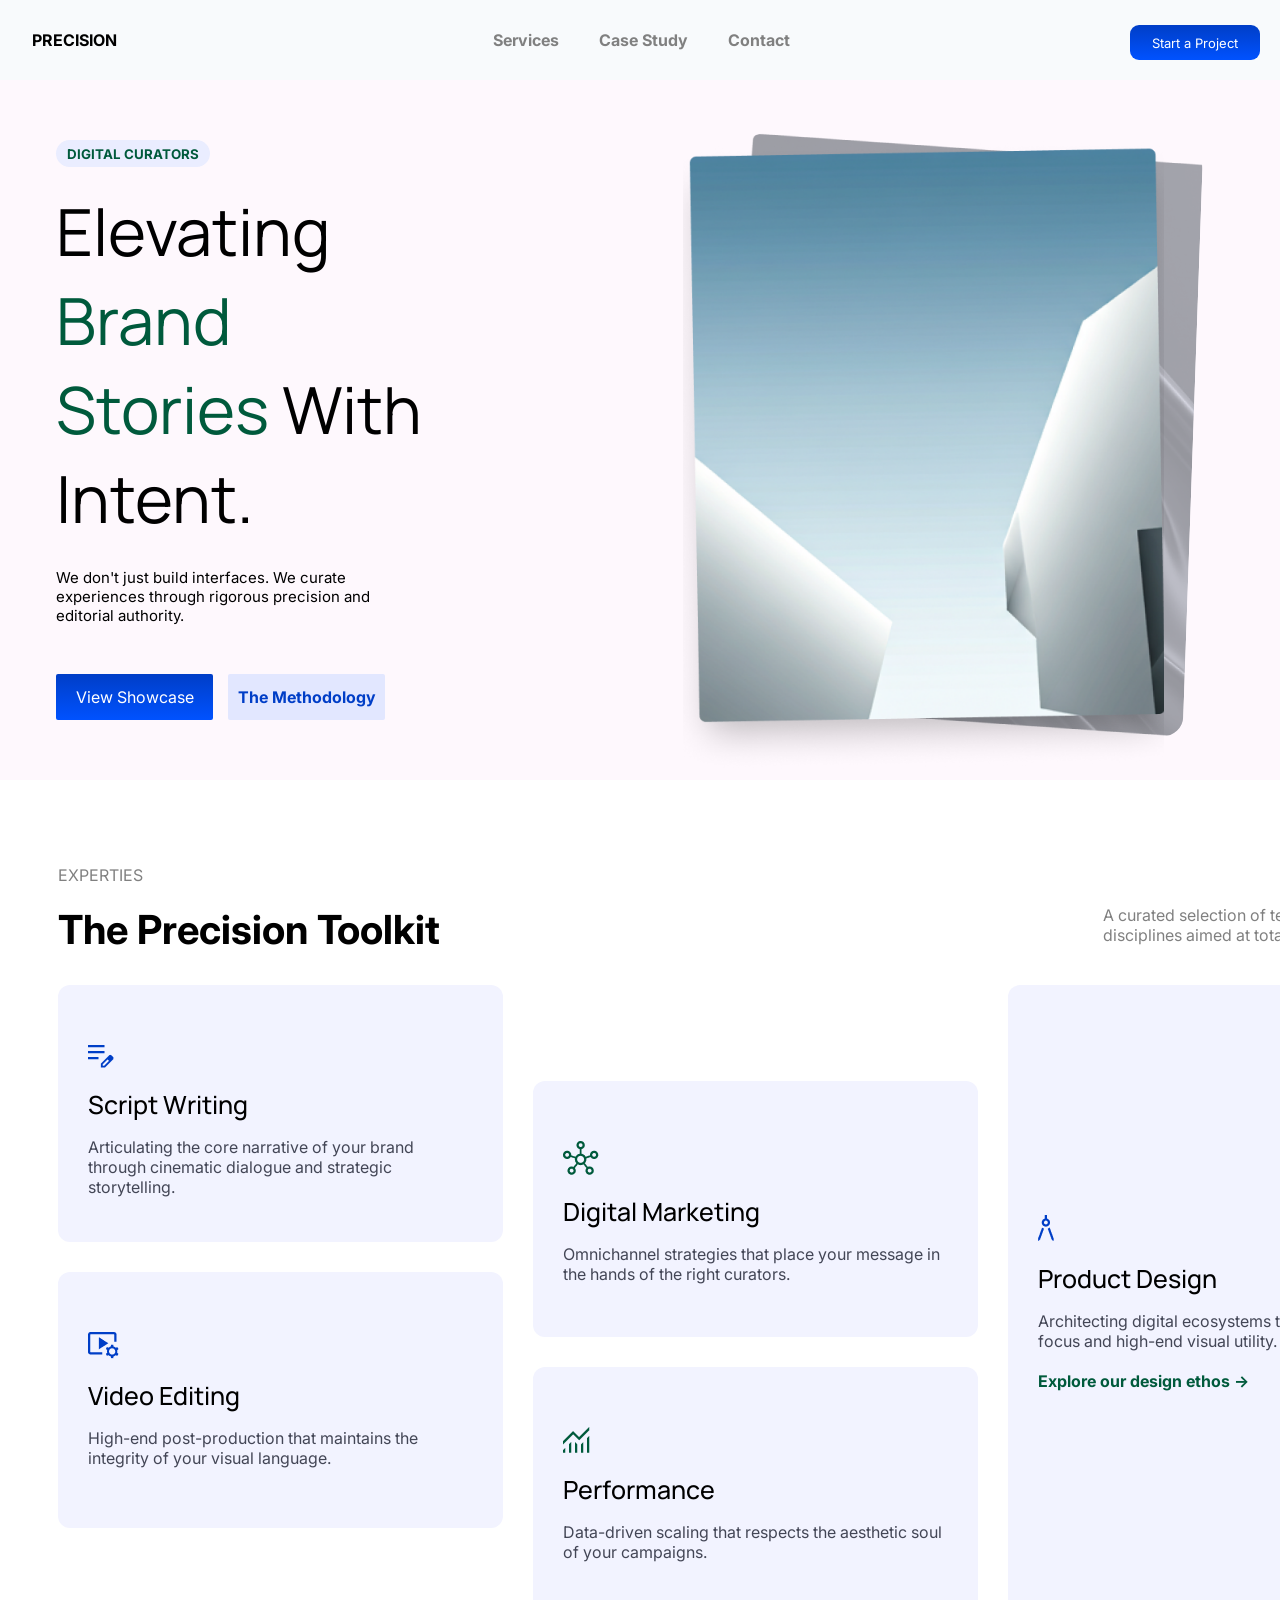
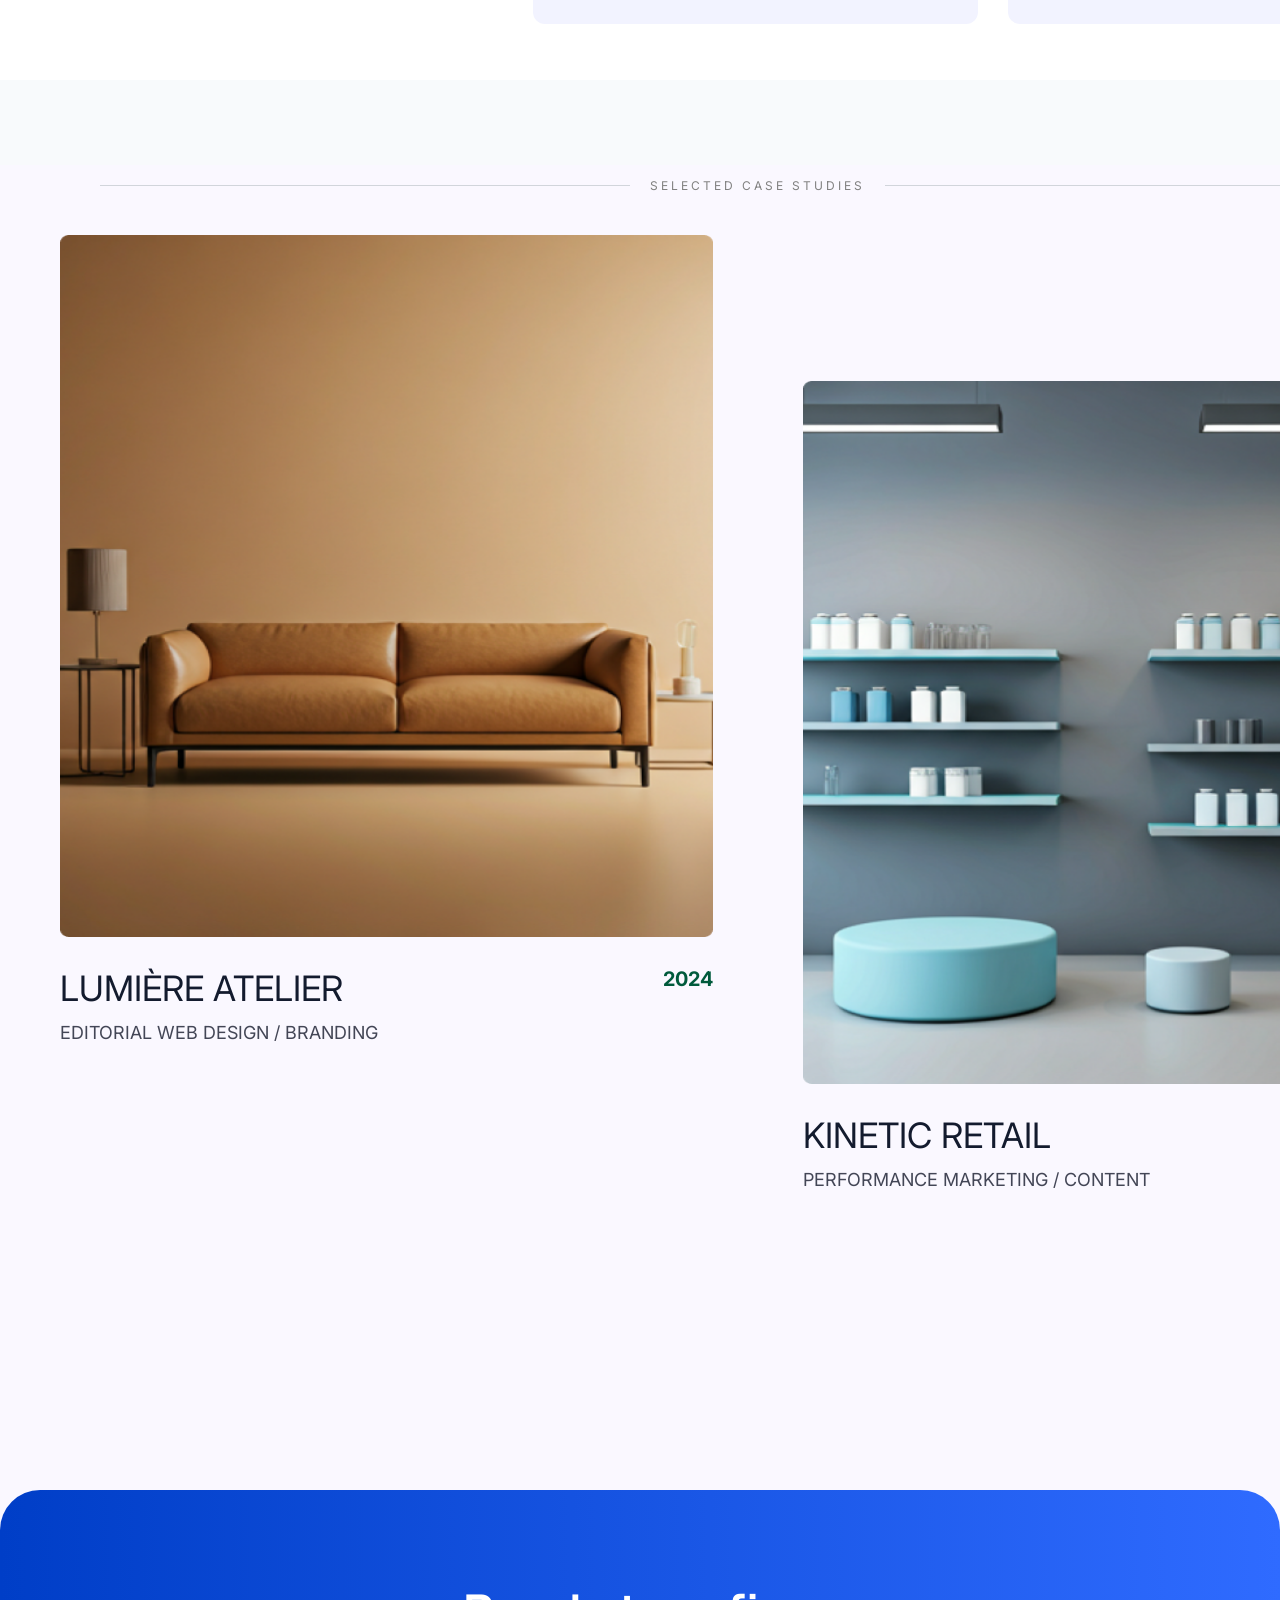
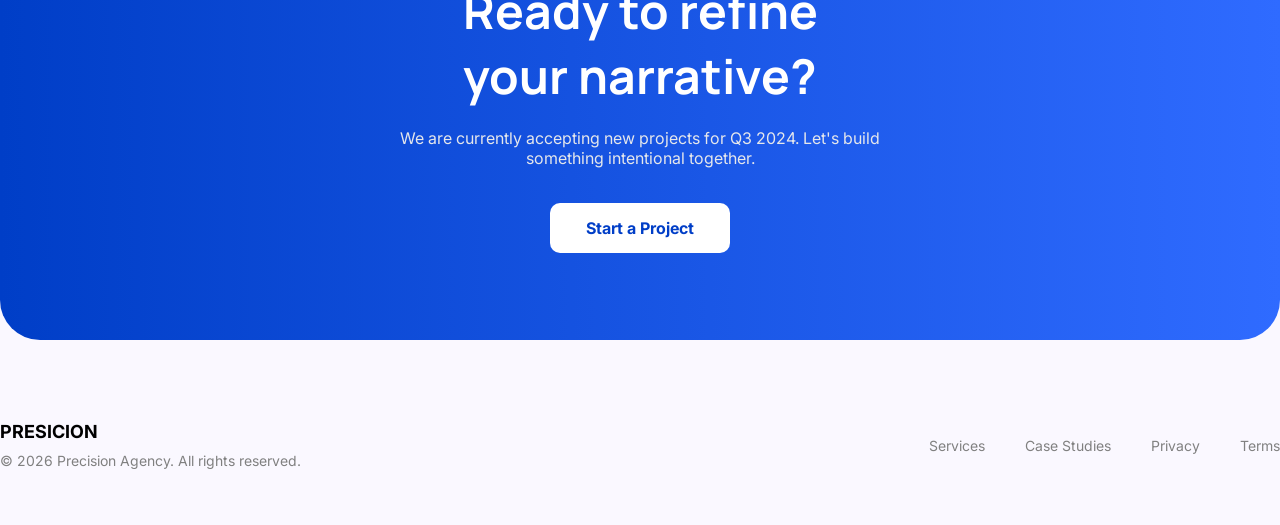
==== index.html @ 8f2ff50a "Update index.html" ====
<!DOCTYPE html>
<html lang="en">

<head>
    <meta charset="UTF-8">
    <meta name="viewport" content="width=device-width, initial-scale=1.0">
    <title>Home Page</title>
    <link rel="stylesheet" href="style.css">
</head>

<body>
    <nav>
        <div class="con1">
            <div class="btn">
                PRECISION
            </div>
            <div class="links">
                <div><a href="services.html">Services</a></div>
                <div><a href="casestudy.html">Case Study</a></div>
                <div><a href="contact.html">Contact</a></div>
            </div>
            <div class="btn1">
                Start a Project
            </div>
        </div>
    </nav>
    <section class="hero">
        <div class="content">
            <div>
                <div class="small">
                    DIGITAL CURATORS
                </div>
                <div class="big">
                    <div>Elevating</div>
                    <div id="edit">Brand</div>
                    <span id="edit">Stories</span>
                    <span>With</span>
                    <div>Intent.</div>
                </div>
                <div class="bottom">
                    We don't just build interfaces. We curate experiences
                    through rigorous precision and editorial authority.
                </div>
                <div class="buttons">
                    <span class="btn2">View Showcase</span>
                    <span class="btn3">The Methodology</span>
                </div>
            </div>
            <div class="photo">
                <div class="backimage">
                    <img class="back" src="Assets/Images/Home Page img/stack2.png" alt="">
                </div>
                <div class="frontimage">
                    <img src="Assets/Images/Home Page img/stack1.png" alt="">
                </div>
            </div>
        </div>
    </section>
    <section class="experties">
        <div class="box">
            <div>
                <div class="nav1">
                    <div>EXPERTIES</div>
                    <div class="corner">
                        <h1>The Precision Toolkit</h1>
                        <div>A curated selection of technical and creative<br>
                            disciplines aimed at total brand transformation.</div>
                    </div>
                </div>
                <div class="info">
                    <div class="item1">
                        <img src="Assets/Images/Home Page img/Icon 1.png">
                        <div>
                            <h3>Script Writing</h3>
                        </div>
                        <div class="gray">Articulating the core narrative of your brand
                            through cinematic dialogue and strategic
                            storytelling.</div>
                    </div>
                    <div class="item2">
                        <img src="Assets/Images/Home Page img/Icon 2.png">
                        <h3>Video Editing</h3>
                        <div class="gray">High-end post-production that maintains the
                            integrity of your visual language.</div>
                    </div>
                    <div class="item3">
                        <img src="Assets/Images/Home Page img/Icon 3.png">
                        <h3>Digital Marketing</h3>
                        <div class="gray">Omnichannel strategies that place your
                            message in the hands of the right curators.</div>
                    </div>
                    <div class="item4">
                        <img src="Assets/Images/Home Page img/Icon 4.png">
                        <h3>Performance</h3>
                        <div class="gray">
                            Data-driven scaling that respects the
                            aesthetic soul of your campaigns.
                        </div>
                    </div>
                    <div class="item5">
                        <img src="Assets/Images/Home Page img/Icon 5.png">
                        <h3>Product Design</h3>
                        <div class="hi">
                            Architecting digital ecosystems that prioritize
                            user focus and high-end visual utility.
                        </div>
                        <div>
                            <a id="newlink" href="Explore">Explore our design ethos →</a>
                        </div>
                    </div>
                </div>
            </div>
        </div>
    </section>
    <section class="work">
        <div>
            <div class="work1">
                <div class="bar">
                    <div class="line"></div>
                    <div class="text">SELECTED CASE STUDIES</div>
                    <div class="line"></div>
                </div>
                <div class="container">
                    <div class="item6">
                        <img src="Assets/Images/Home Page img/couch.png">
                    </div>
                    <div class="item7">
                        <img src="Assets/Images/Home Page img/shelves.png" alt="">
                    </div>
                    <div class="tiny">
                        <div>LUMIÈRE ATELIER</div>
                        <div id="num">2024</div>
                    </div>
                    <div class="yes">
                        EDITORIAL WEB DESIGN / BRANDING
                    </div>
                    <div class="tiny1">
                        <div>KINETIC RETAIL</div>
                        <div id="num1">2023</div>
                    </div>
                    <div class="yes1">
                        PERFORMANCE MARKETING / CONTENT
                    </div>
                </div>
            </div>
        </div>
    </section>
    <section>
        <section class="cta">
            <div class="cta1">
                <div class="ctabox">
                    <div class="ctahead">
                        Ready to refine<br>
                        your narrative?
                    </div>
                    <div class="ctatext">
                        We are currently accepting new projects for Q3 2024.
                        Let's build something intentional together.
                    </div>
                    <div class="ctabtn">
                        Start a Project
                    </div>
                </div>
            </div>
        </section>
    </section>
    <section class="footer">
        <div class="footer1">
            <div class="left">
                <div class="logo">
                    PRESICION
                </div>
                <div class="copyright">
                    &copy; 2026 Precision Agency. All rights reserved.
                </div>
            </div>
            <div class="right">
                <div>Services</div>
                <div>Case Studies</div>
                <div>Privacy</div>
                <div>Terms</div>
            </div>
        </div>
    </section>
</body>

</html>
---- style.css ----
@import url('https://fonts.googleapis.com/css2?family=Inter:ital,opsz,wght@0,14..32,100..900;1,14..32,100..900&display=swap');
@import url('https://fonts.googleapis.com/css2?family=Manrope:wght@200..800&display=swap');

* {
    margin: 0;
    padding: 0;
    box-sizing: border-box;
}

body {
    background-color: #F8FAFC;
    font-family: 'Inter', sans-serif;
}

nav {
    width: 100%;
}

.con1 {
    width: 100%;
    height: 80px;
    display: flex;
    justify-content: space-between;
}

.btn {
    font-weight: bold;
    padding-left: 32px;
    padding-top: 30px;
    padding-bottom: 32px;
    padding-right: 35.97px;
    font-size: medium;
}

.links {
    display: flex;
    padding-top: 30px;
    display: flex;
    gap: 40px;
}

a {
    text-decoration: none;
    color: gray;
    font-weight: bold;
}

#newlink {
    color: #005A3C;
    font-weight: 15px;
}

a:active {
    color: #003EC7;
    text-decoration: underline;
}

.btn1 {
    height: 35px;
    width: 130px;
    background: linear-gradient(#003EC7, #0052FF);
    border-radius: 9px;
    color: white;
    font-size: small;
    display: flex;
    justify-content: center;
    align-items: center;
    margin-top: 25px;
    margin-right: 20px;
}

.hero {
    width: 100%;
    height: 700px;
    display: flex;
    justify-content: center;
    align-items: center;
    background-color: rgb(254, 248, 253);
    padding-top: 110.5px;
    padding-right: 32px;
    padding-bottom: 110.5px;
    padding-left: 32px;
}

.content {
    height: 121%;
    width: 96%;
    display: grid;
    grid-template-columns: repeat(2, 1fr);
    grid-template-rows: 100%;
    column-gap: 40px;
    align-items: center;
}

.photo {
    position: relative;
    width: 100%;
    height: 100%;
}

.backimage {
    position: absolute;
    top: 1px;
    right: 31px;
    z-index: 1;
    transform: rotate(2deg);
    border-radius: 20px;
    overflow: hidden;
    width: 460px;
    height: 588px;
}

.backimage img {
    width: 100%;
    height: 100%;
    object-fit: cover;
    display: block;
}

.frontimage {
    position: absolute;
    top: -2px;
    right: 60px;
    z-index: 2;
    border-radius: 20px;
    overflow: hidden;
    width: 481px;
    height: 635px;
}

.frontimage img {
    width: 100%;
    height: 100%;
    object-fit: cover;
    display: block;
}

.small {
    height: 27px;
    width: 154px;
    border-radius: 15px;
    display: flex;
    justify-content: center;
    align-items: center;
    font-size: smaller;
    background-color: #EAEDFF;
    color: #005A3C;
    font-weight: bolder;
}

.big {
    width: 100%;
    height: 361px;
    margin-top: 20px;
    font-family: 'Manrope';
    font-size: 65px;
}

#edit {
    color: #005A3C;
}

.bottom {
    height: 66px;
    width: 60%;
    margin-top: 20px;
    font-size: 15px;
}

.buttons {
    display: flex;
    gap: 15px;
    margin-top: 40px;
}

.btn2 {
    height: 46px;
    width: 157px;
    background: linear-gradient(#003EC7, #0052FF);
    border-radius: 2px;
    color: white;
    display: inline-flex;
    justify-content: center;
    align-items: center;
}

.btn3 {
    background-color: #E2E7FF;
    height: 46px;
    width: 157px;
    border-radius: 2px;
    color: #003EC7;
    display: inline-flex;
    justify-content: center;
    align-items: center;
    font-weight: bold;
}

.experties {
    background-color: #FFFFFF;
    height: 900px;
    width: 100%;
    padding-top: 85px;
    padding-bottom: 85px;
    padding-left: 58px;
    padding-right: 15px;
}

.box {
    width: 1395px;
    height: 725px;
}

.nav1 {
    width: 100%;
    height: 80px;
    color: gray;
    margin-bottom: 40px;
}

h1 {
    color: black;
    font-size: 40px;
}

p {
    padding-left: 940px;
    padding-top: 20px;
    padding-bottom: 5px;
}

.corner {
    display: flex;
    justify-content: space-between;
    padding-top: 20px;
}

.info {
    width: 100%;
    height: 639px;
    display: grid;
    grid-template-columns: repeat(3, 1fr);
    grid-template-rows: repeat(7, 1fr);
    row-gap: 30px;
    column-gap: 30px;
}

.item1 {
    background-color: #F2F3FF;
    grid-row: 1/4;
}

h3 {
    margin-bottom: 15px;
    font-family: 'Manrope';
    font-weight: 500;
    font-size: 25px;
}

.item2 {
    background-color: #F2F3FF;
    grid-row: 4/7;
}

.item3 {
    background-color: #F2F3FF;
    grid-column: 2/3;
    grid-row: 2/5;
}

.item4 {
    background-color: #F2F3FF;
    grid-column: 2/3;
    grid-row: 5/8;
}

.item5 {
    background-color: #F2F3FF;
    grid-column: 3/4;
    grid-row: 1/8;
}

.item5 img {
    padding-top: 170px;
}

.info img {
    margin-top: 30px;
}

.item1,
.item2,
.item3,
.item4,
.item5 {
    padding: 30px;
    border-radius: 12px;
}

.info img {
    margin-bottom: 15px;
}

.work {
    width: 100%;
    height: 1300px;
    background-color: #FAF8FF;
}

.work1 {
    width: 1395px;
    height: 1064px;
    margin-top: 5px;
    margin-left: 60px;
    margin-top: 85px;
}

.bar {
    width: 100%;
    height: 40px;
    display: flex;
    align-items: center;
    justify-content: center;
    gap: 20px;
}

.line {
    height: 1px;
    width: 38%;
    background-color: #D1D5DB;
}

.text {
    font-size: 12px;
    letter-spacing: 3px;
    color: gray;
}

.container {
    margin-top: 30px;
    height: 995px;
    width: 100%;
    display: grid;
    grid-template-columns: repeat(2, 1fr);
    grid-template-rows: repeat(7, 1fr);
    row-gap: 30px;
    column-gap: 90px;
}

.item6 {
    grid-row-start: 1;
    grid-row-end: 6;
    grid-column-start: 1;
    grid-column-end: 2;
}

.item6 img {
    width: 100%;
    height: 100%;
}

.item7 {
    grid-row-start: 2;
    grid-row-end: 7;
    grid-column-start: 2;
    grid-column-end: 3;
}

.item7 img {
    width: 100%;
    height: 100%;
}

.tiny {
    color: #131B2E;
    grid-row-start: 6;
    grid-row-end: 7;
    grid-column-start: 1;
    grid-column-end: 2;
    font-size: 35px;
    display: flex;
    justify-content: space-between;
}

#num {
    color: #005A3C;
    font-size: 20px;
    font-weight: bold;
}

.yes {
    grid-row-start: 6;
    grid-row-end: 7;
    grid-column-start: 1;
    grid-column-end: 2;
    padding-top: 55px;
    font-size: 18px;
    color: #434656;
}

.tiny1 {
    color: #131B2E;
    grid-row-start: 7;
    grid-row-end: 8;
    grid-column-start: 2;
    grid-column-end: 3;
    font-size: 35px;
    display: flex;
    justify-content: space-between;
}

#num1 {
    color: #005A3C;
    font-size: 20px;
    font-weight: bold;
}

.yes1 {
    grid-row-start: 7;
    grid-row-end: 8;
    grid-column-start: 2;
    grid-column-end: 3;
    padding-top: 55px;
    font-size: 18px;
    color: #434656;
}

.cta {
    width: 100%;
    height: 500px;
    background-color: #FAF8FF;
    display: flex;
    justify-content: center;
    align-items: center;
}

.cta1 {
    width: 1395px;
    height: 450px;
}

.ctabox {
    width: 100%;
    height: 100%;
    border-radius: 40px;
    background: linear-gradient(90deg, #003EC7, #2F6BFF);
    display: flex;
    flex-direction: column;
    justify-content: center;
    align-items: center;
}

.ctahead {
    font-family: 'Manrope';
    font-size: 48px;
    font-weight: bold;
    color: white;
    text-align: center;
}

.ctatext {
    margin-top: 20px;
    font-size: 16px;
    color: #E5E7EB;
    text-align: center;
    width: 500px;
}

.ctabtn {
    margin-top: 35px;
    width: 180px;
    height: 50px;
    background-color: white;
    color: #003EC7;
    display: flex;
    justify-content: center;
    align-items: center;
    border-radius: 10px;
    font-weight: bold;
}

.footer {
    width: 100%;
    height: 160px;
    background-color: #FAF8FF;
    display: flex;
    justify-content: center;
    align-items: center;
}

.footer1 {
    width: 1395px;
    display: flex;
    justify-content: space-between;
    align-items: center;
}

.logo {
    font-weight: bold;
    font-size: 18px;
}

.copyright {
    margin-top: 10px;
    font-size: 14px;
    color: gray;
}

@media (max-width: 1024px) {
    .photo {
        display: none;
    }
    .big {
        font-size: 48px;
    }
    .info {
        grid-template-columns: repeat(2, 1fr);
    }
    .item5 {
        grid-column: 1/3;
        grid-row: auto;
    }
    .container {
        grid-template-columns: 1fr;
    }
    .tiny, .tiny1 {
        font-size: 24px;
    }
}

@media (max-width: 768px) {
    .con1 {
        flex-direction: column;
        height: auto;
        padding: 15px;
        gap: 15px;
    }
    .links {
        padding-top: 10px;
        gap: 20px;
    }
    .btn1 {
        margin: 0;
    }
    .hero {
        height: auto;
        padding: 60px 20px;
    }
    .photo {
        display: none;
    }
    .big {
        font-size: 36px;
        height: auto;
    }
    .bottom {
        width: 100%;
    }
    .buttons {
        flex-direction: column;
        align-items: center;
    }
    .experties {
        height: auto;
        padding: 40px 20px;
    }
    .box {
        width: 100%;
        height: auto;
    }
    .nav1 {
        height: auto;
        margin-bottom: 20px;
    }
    .corner {
        flex-direction: column;
        gap: 10px;
    }
    .info {
        grid-template-columns: 1fr;
        height: auto;
    }
    .item1, .item2, .item3, .item4, .item5 {
        grid-column: auto;
        grid-row: auto;
    }
    h1 {
        font-size: 28px;
    }
    .work {
        height: auto;
        padding: 40px 20px;
    }
    .work1 {
        width: 100%;
        margin: 0;
        height: auto;
    }
    .container {
        height: auto;
        column-gap: 20px;
    }
    .cta {
        height: auto;
        padding: 40px 20px;
    }
    .cta1 {
        width: 100%;
        height: auto;
    }
    .ctabox {
        padding: 40px 20px;
    }
    .ctahead {
        font-size: 32px;
    }
    .ctatext {
        width: 100%;
    }
    .footer {
        height: auto;
        padding: 30px 20px;
    }
    .footer1 {
        flex-direction: column;
        gap: 20px;
        text-align: center;
    }
    .right {
        flex-wrap: wrap;
        justify-content: center;
    }
}

.right {
    display: flex;
    gap: 40px;
    color: gray;
    font-size: 14px;
}

.hi {
    padding-bottom: 20px;
    color: #434656;
}

.gray {
    color: #434656;
}
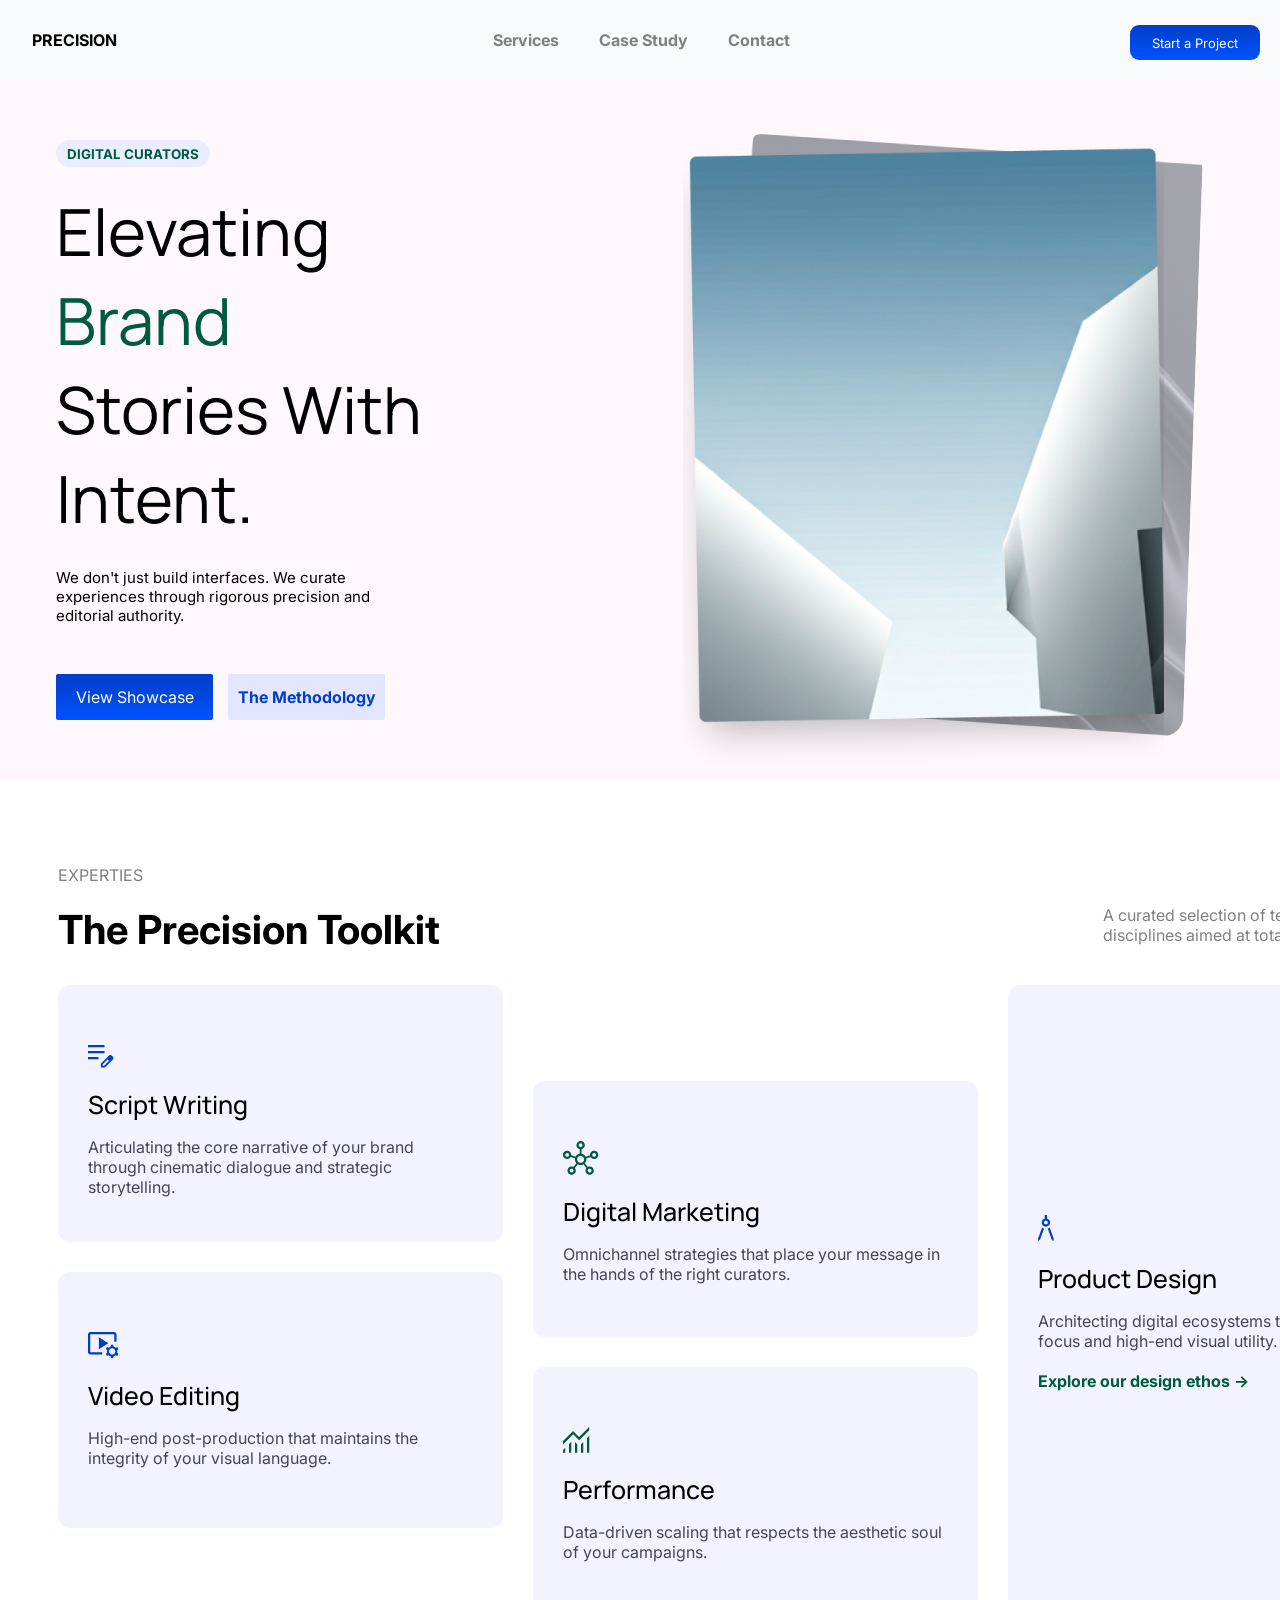
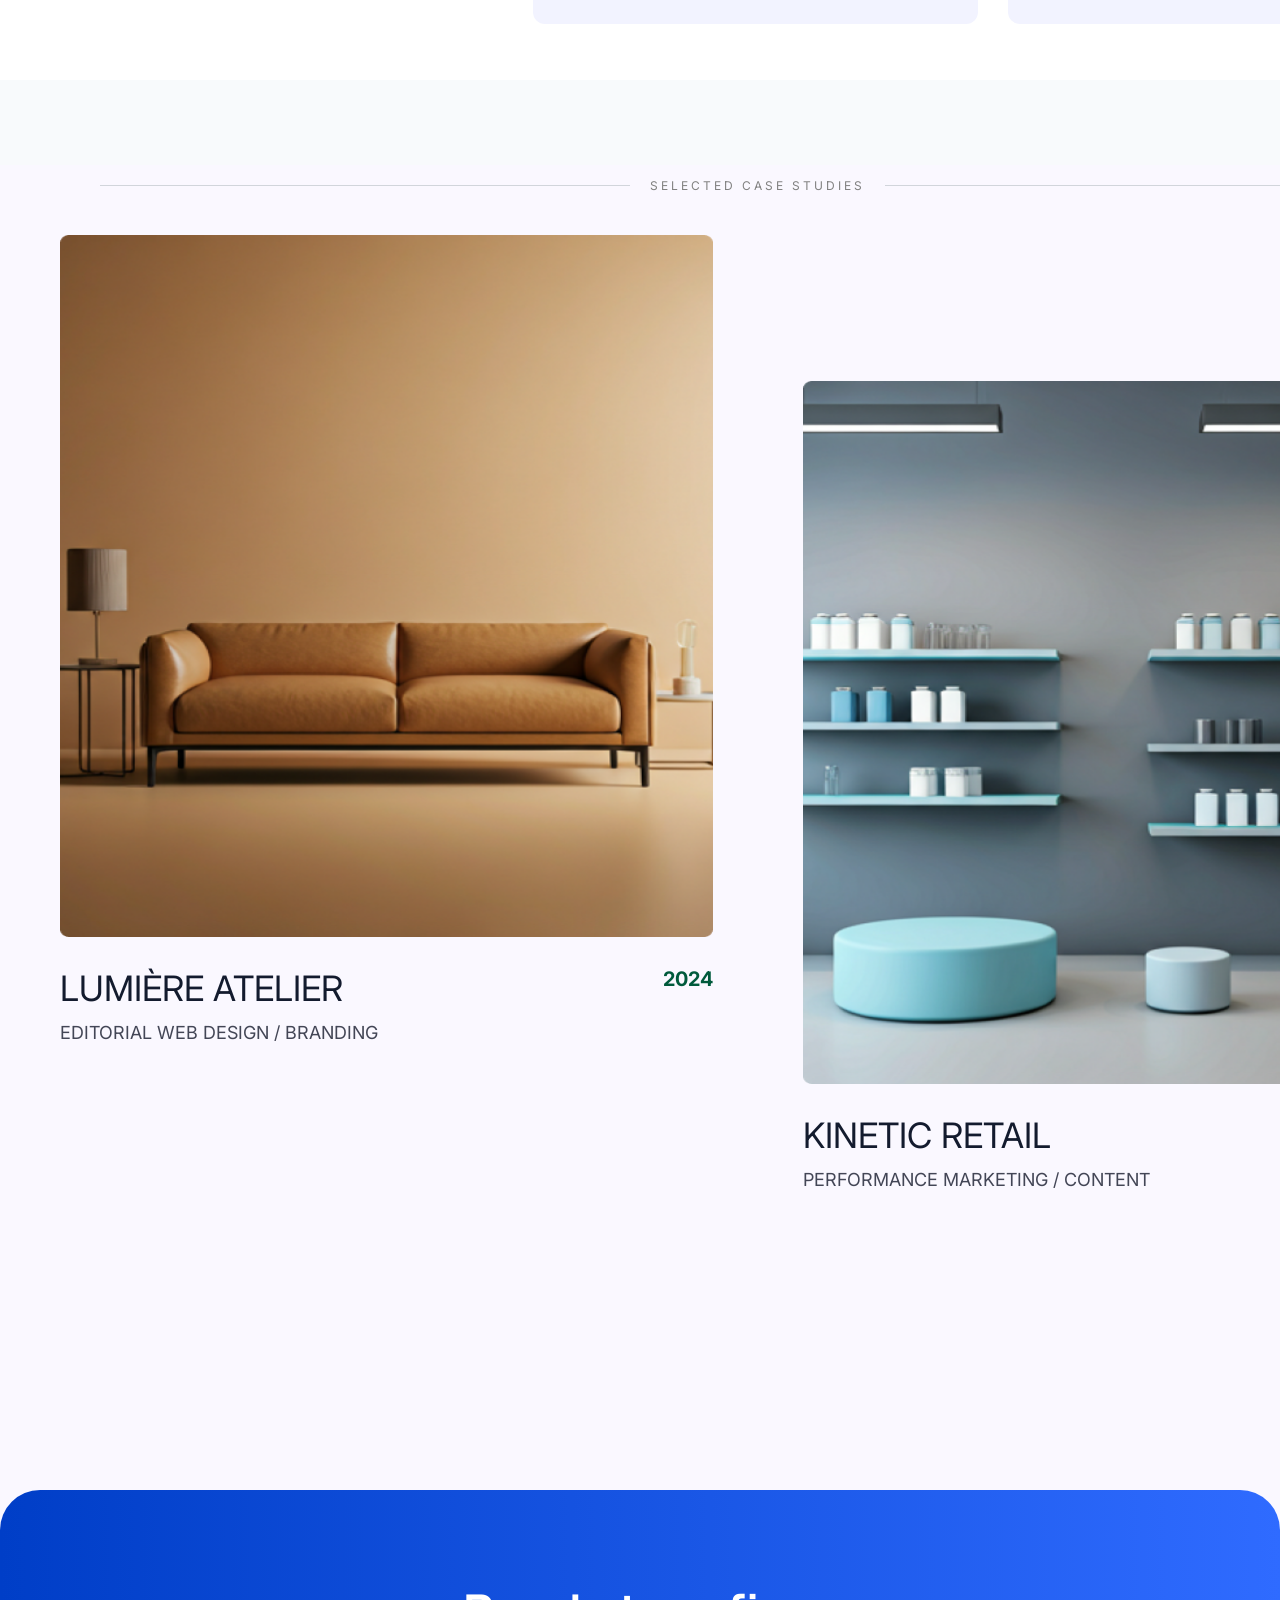
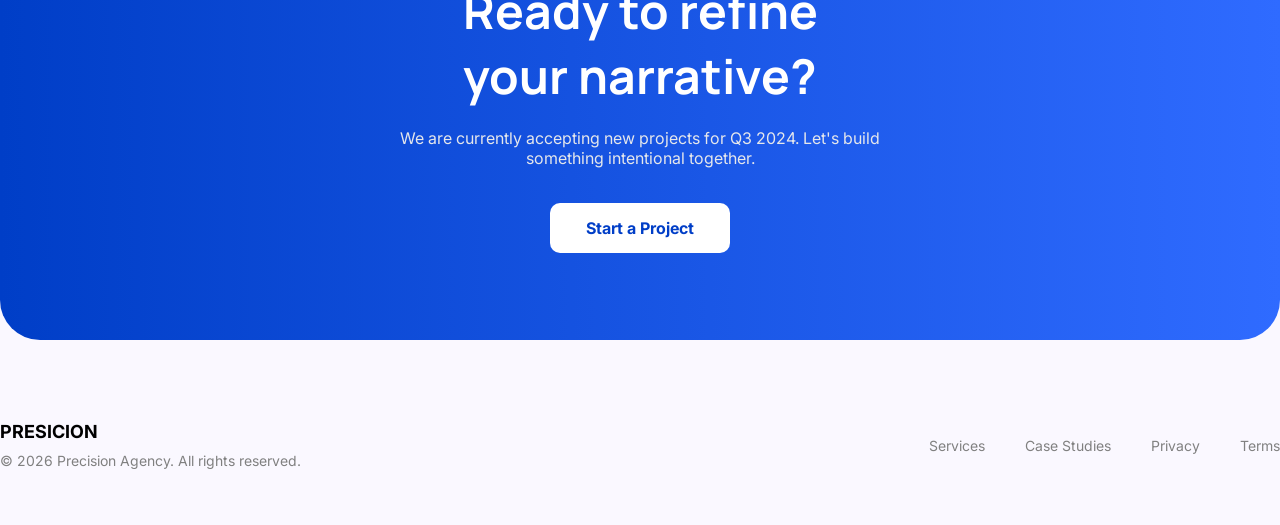
==== commit 28ae6140: "Update index.html" ====
--- a/index.html
+++ b/index.html
@@ -33,7 +33,7 @@
                 <div class="big">
                     <div>Elevating</div>
                     <div id="edit">Brand</div>
-                    <span id="edit">Stories</span>
+                     <span id="edit-stories">Stories</span>
                     <span>With</span>
                     <div>Intent.</div>
                 </div>
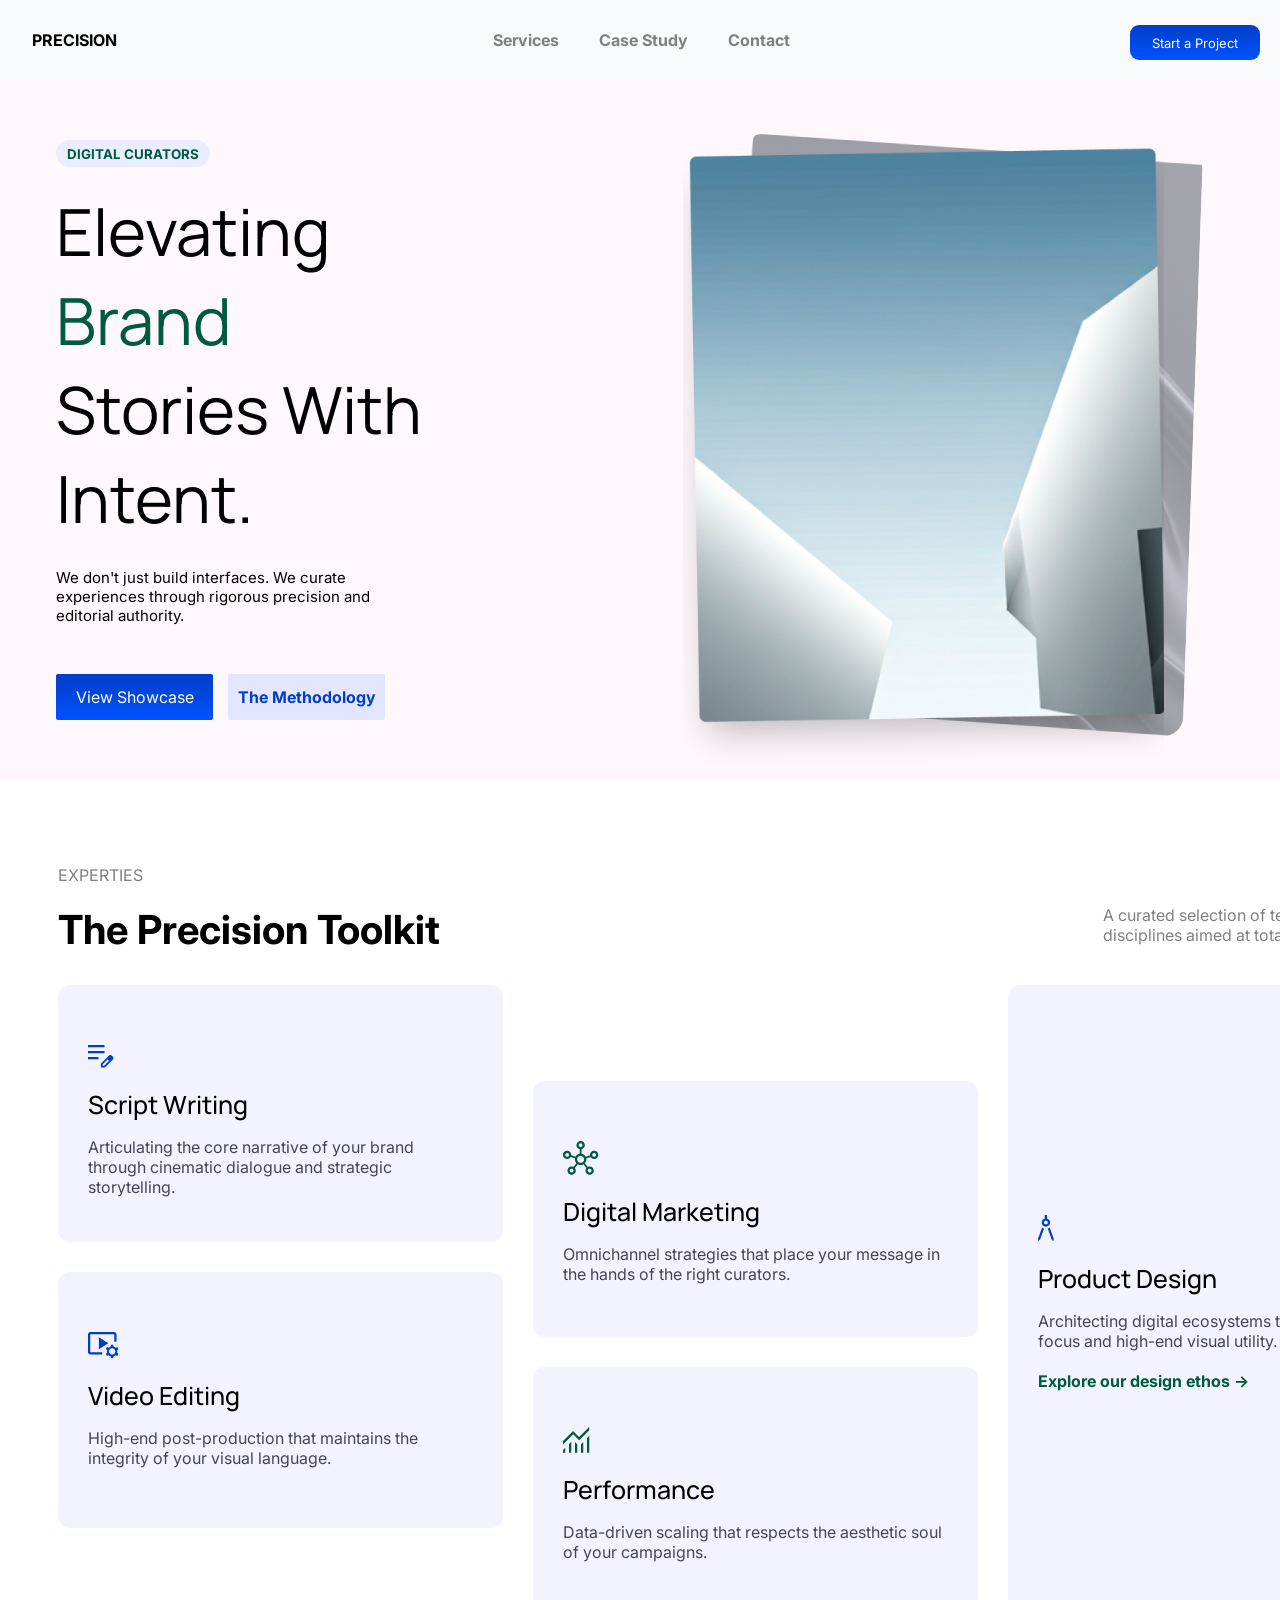
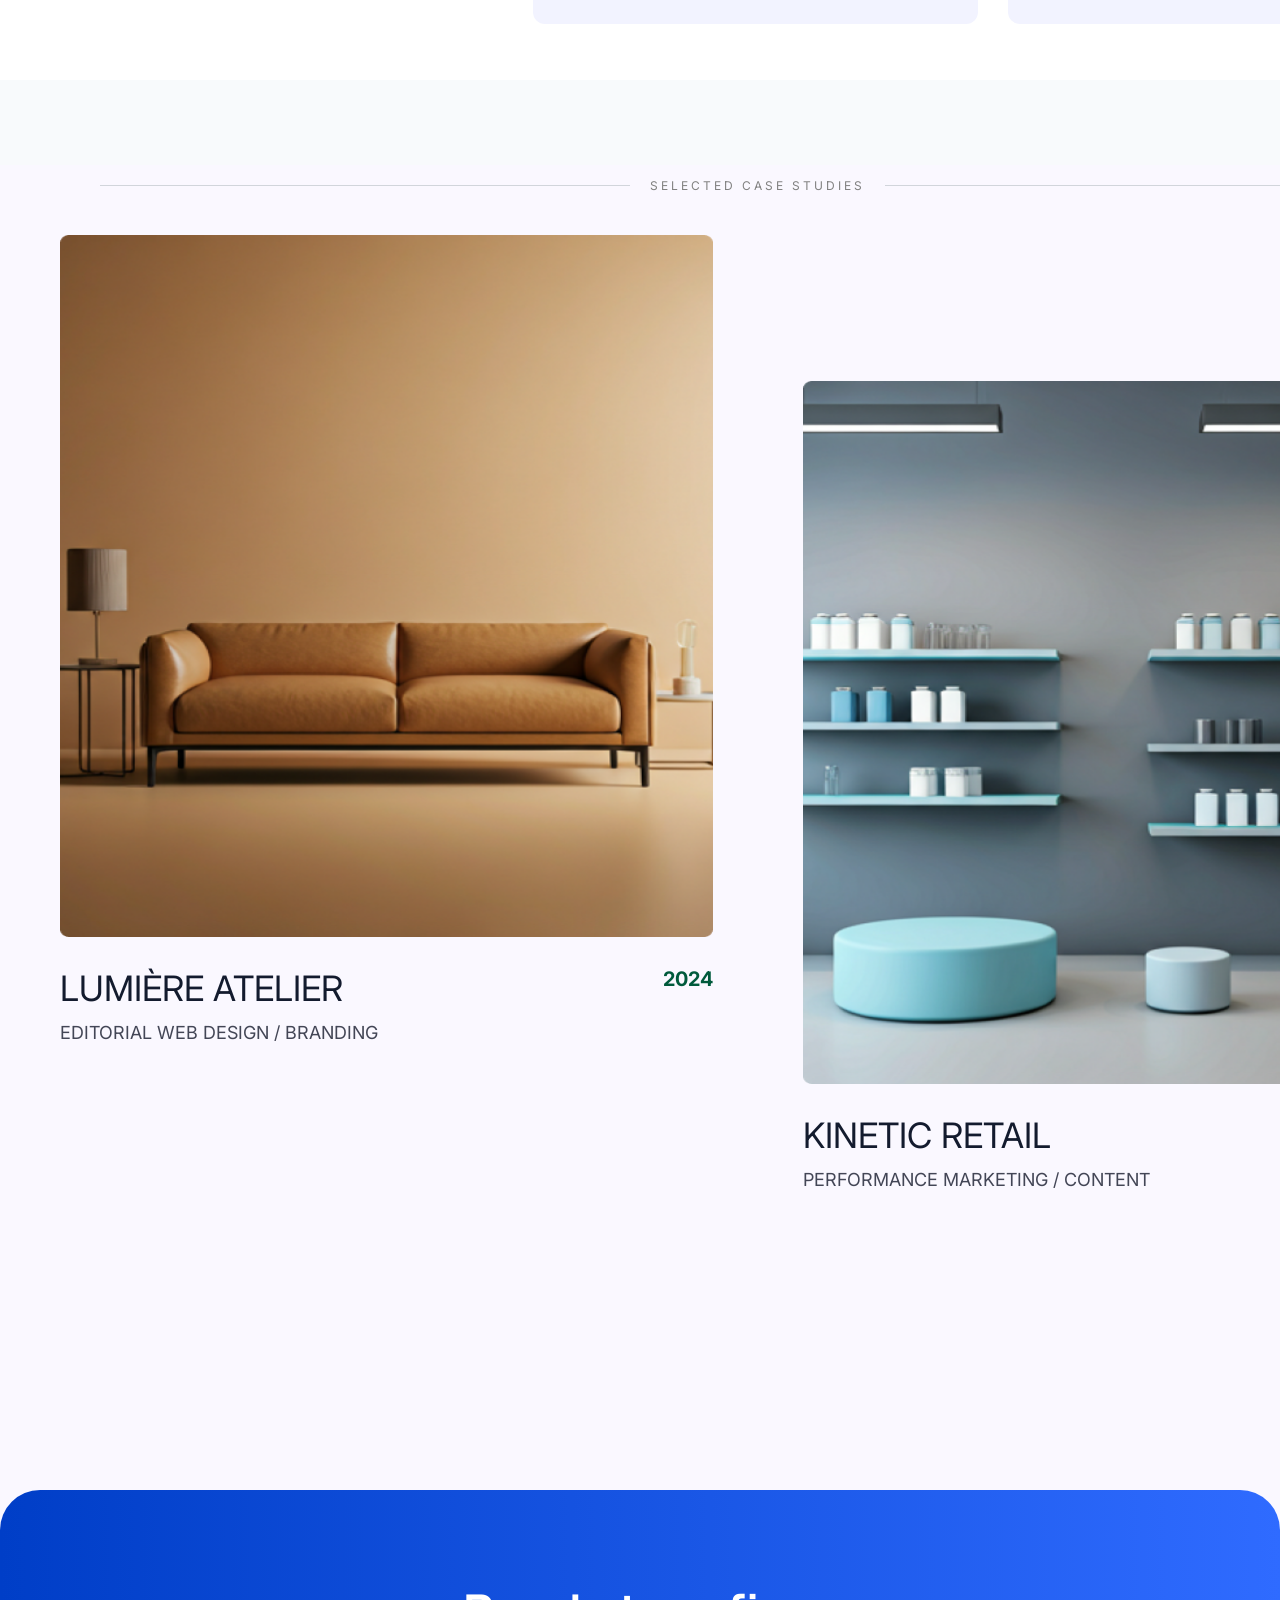
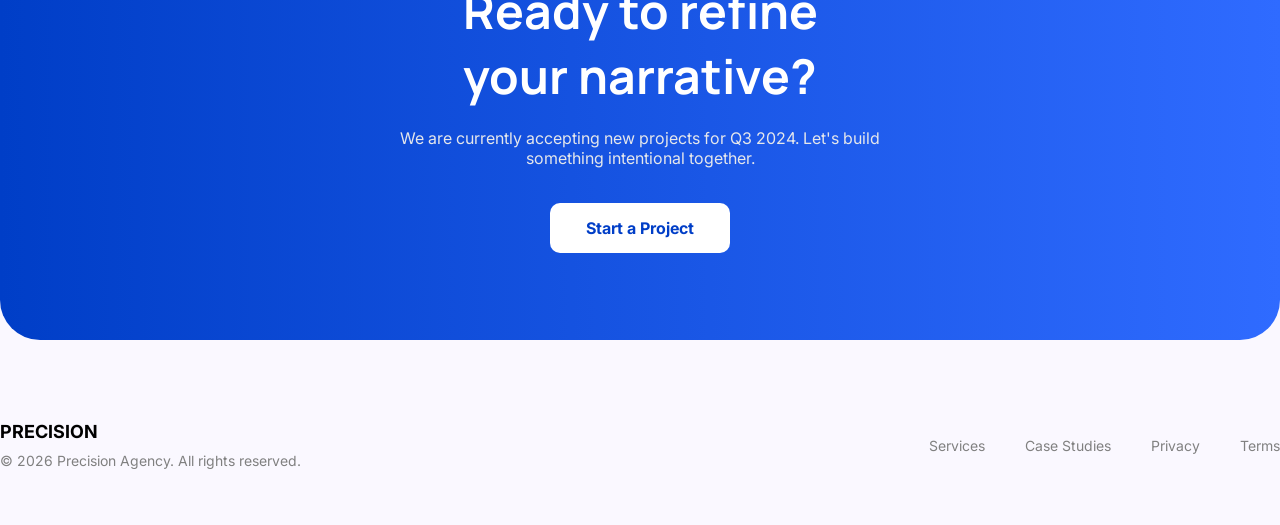
==== commit 6fcee798: "Fixed typo" ====
--- a/index.html
+++ b/index.html
@@ -168,7 +168,7 @@
         <div class="footer1">
             <div class="left">
                 <div class="logo">
-                    PRESICION
+                    PRECISION
                 </div>
                 <div class="copyright">
                     &copy; 2026 Precision Agency. All rights reserved.
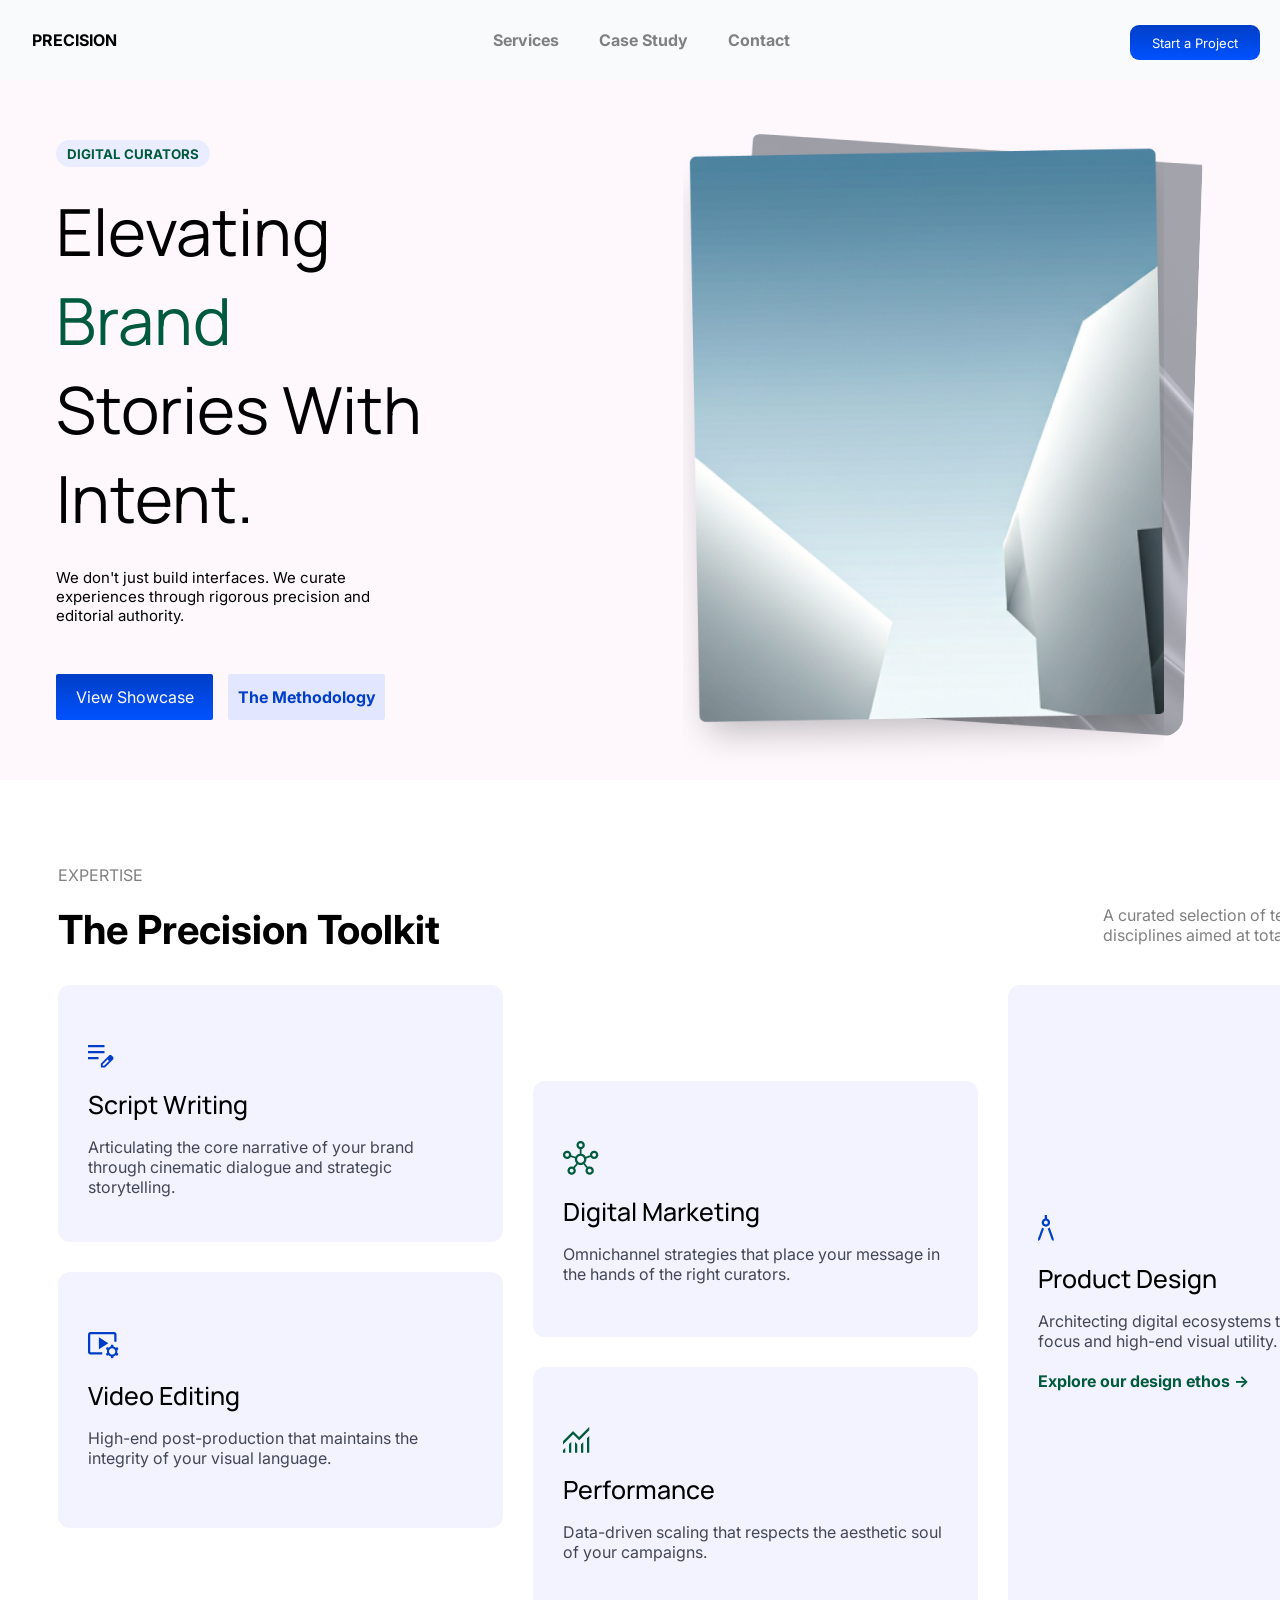
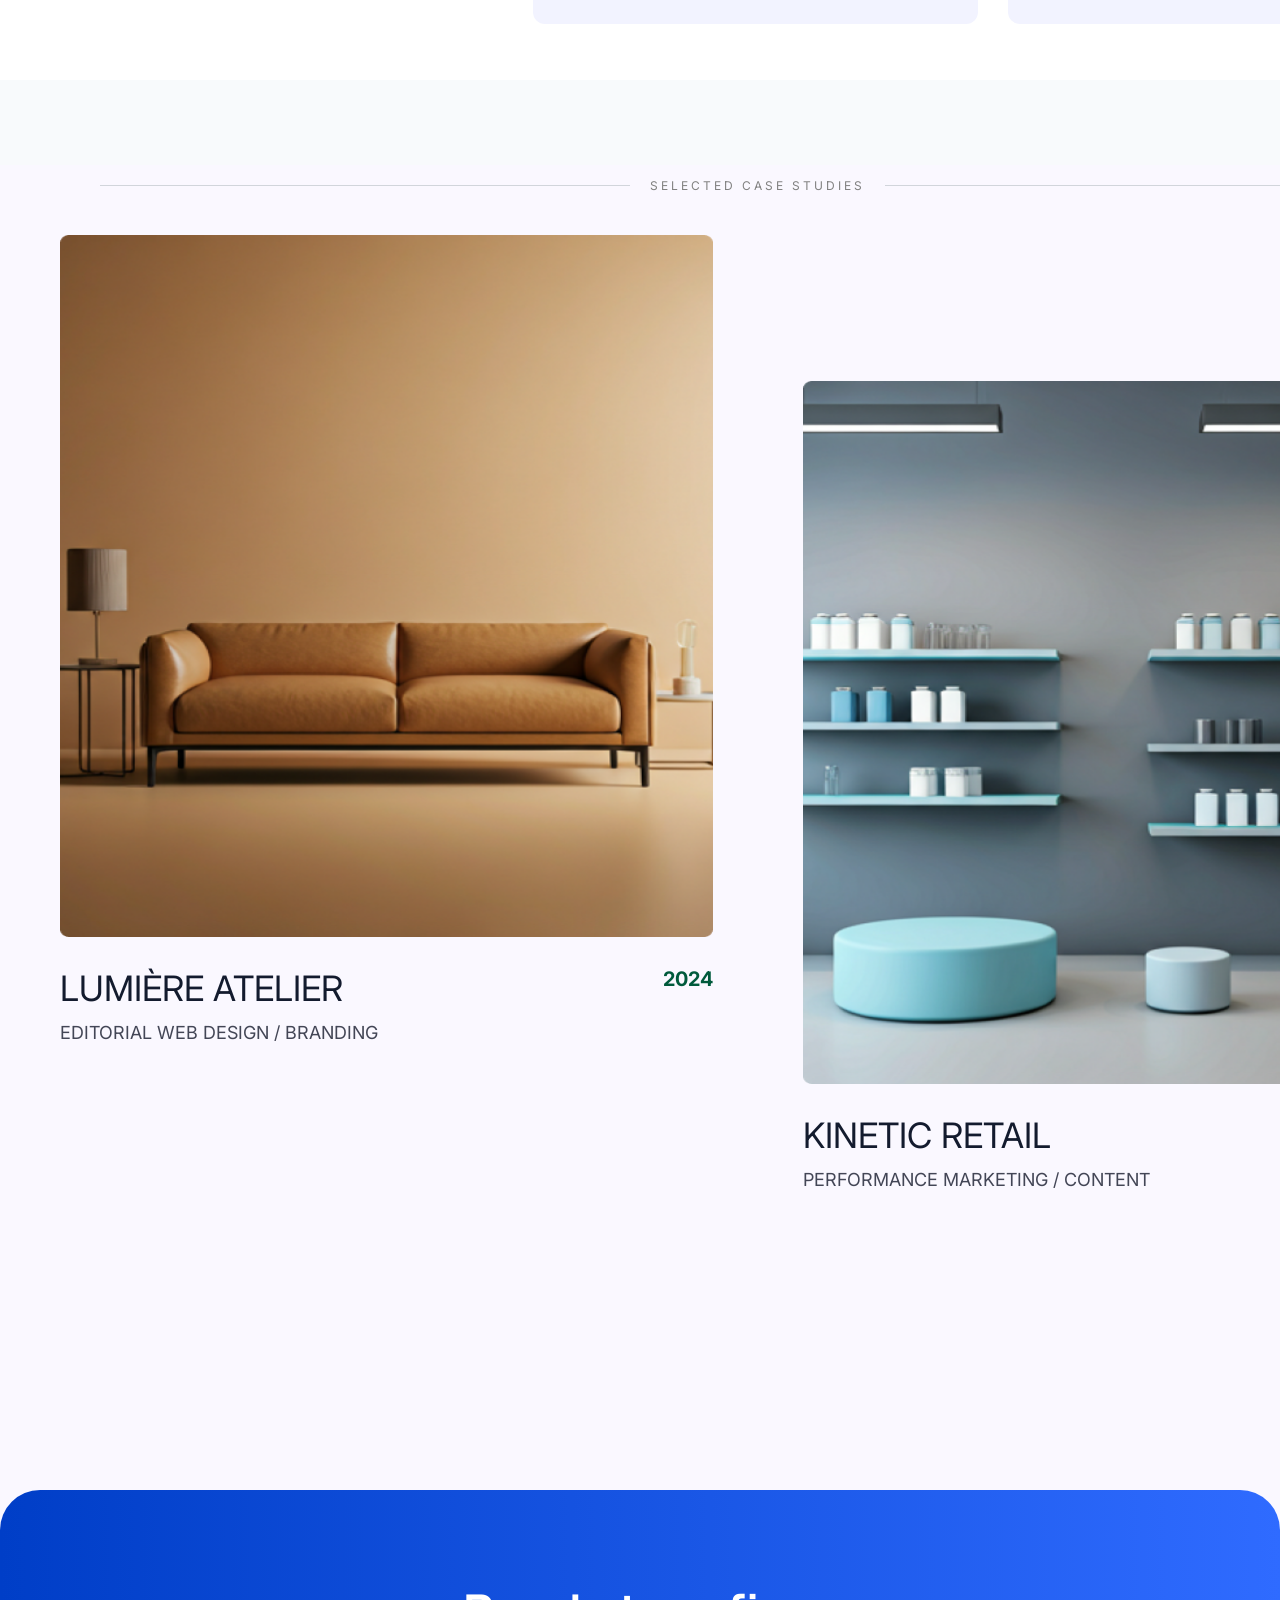
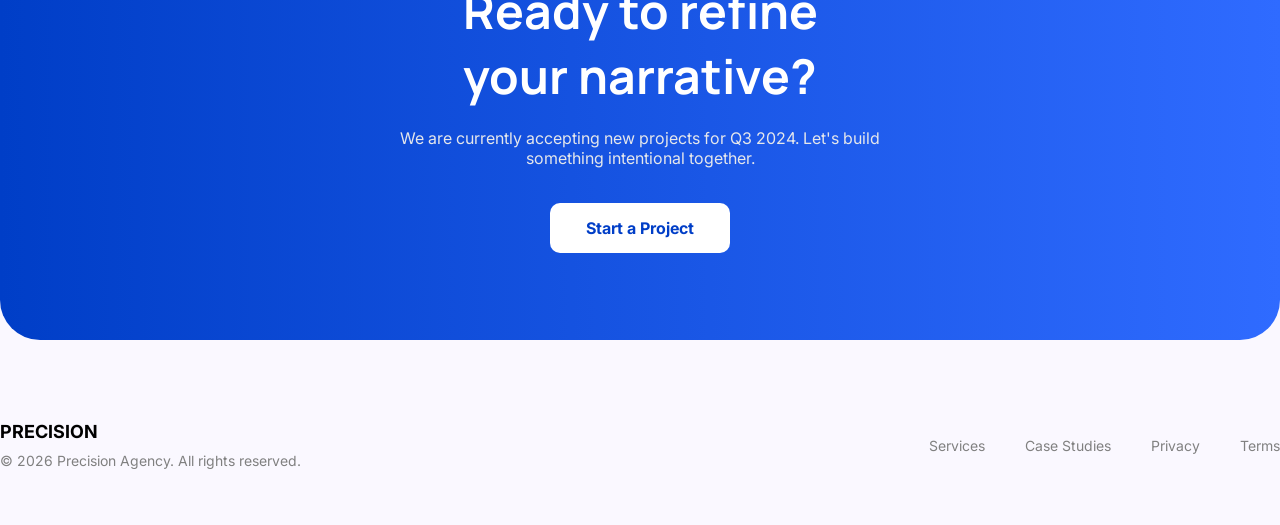
==== commit 0350eb4e: "Correct spelling of 'EXPERTIES' to 'EXPERTISE'" ====
--- a/index.html
+++ b/index.html
@@ -60,7 +60,7 @@
         <div class="box">
             <div>
                 <div class="nav1">
-                    <div>EXPERTIES</div>
+                    <div>EXPERTISE</div>
                     <div class="corner">
                         <h1>The Precision Toolkit</h1>
                         <div>A curated selection of technical and creative<br>
@@ -105,7 +105,7 @@
                             user focus and high-end visual utility.
                         </div>
                         <div>
-                            <a id="newlink" href="Explore">Explore our design ethos →</a>
+                            <a id="newlink" href="services.html">Explore our design ethos →</a>
                         </div>
                     </div>
                 </div>
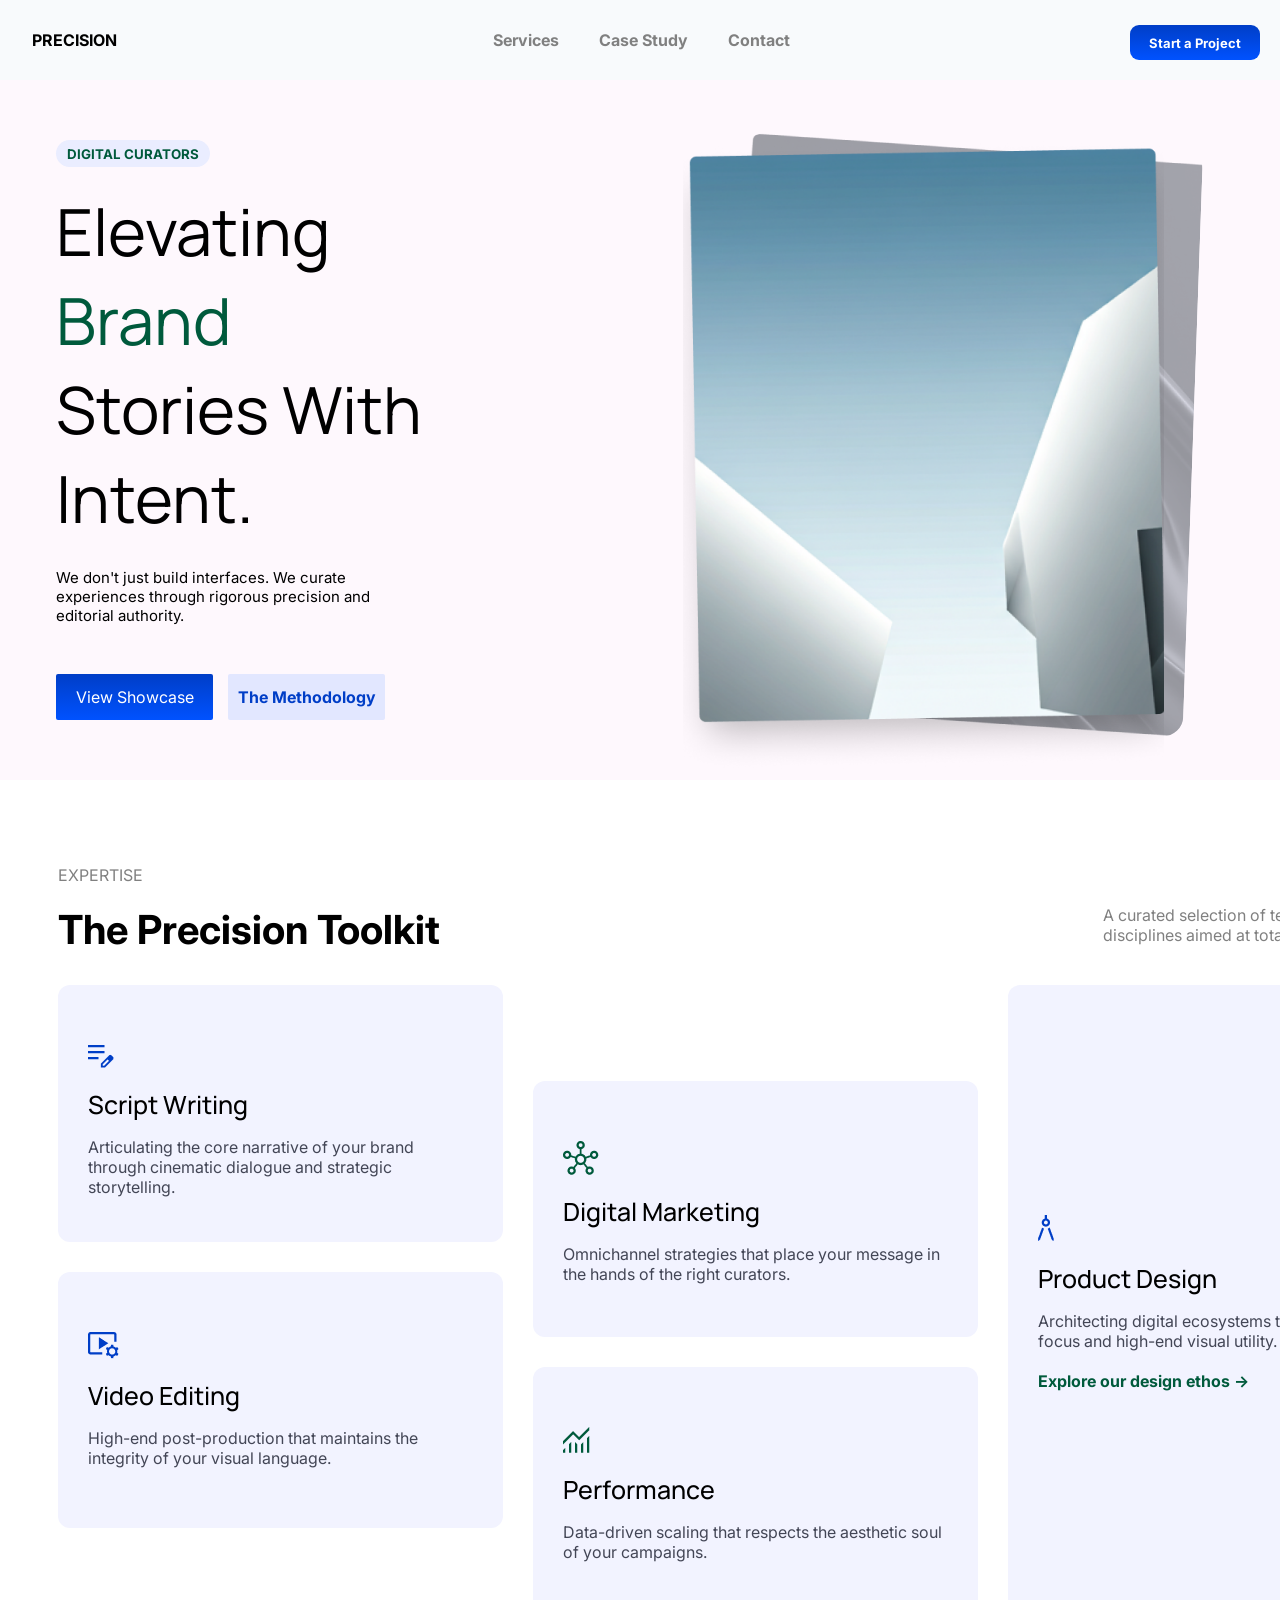
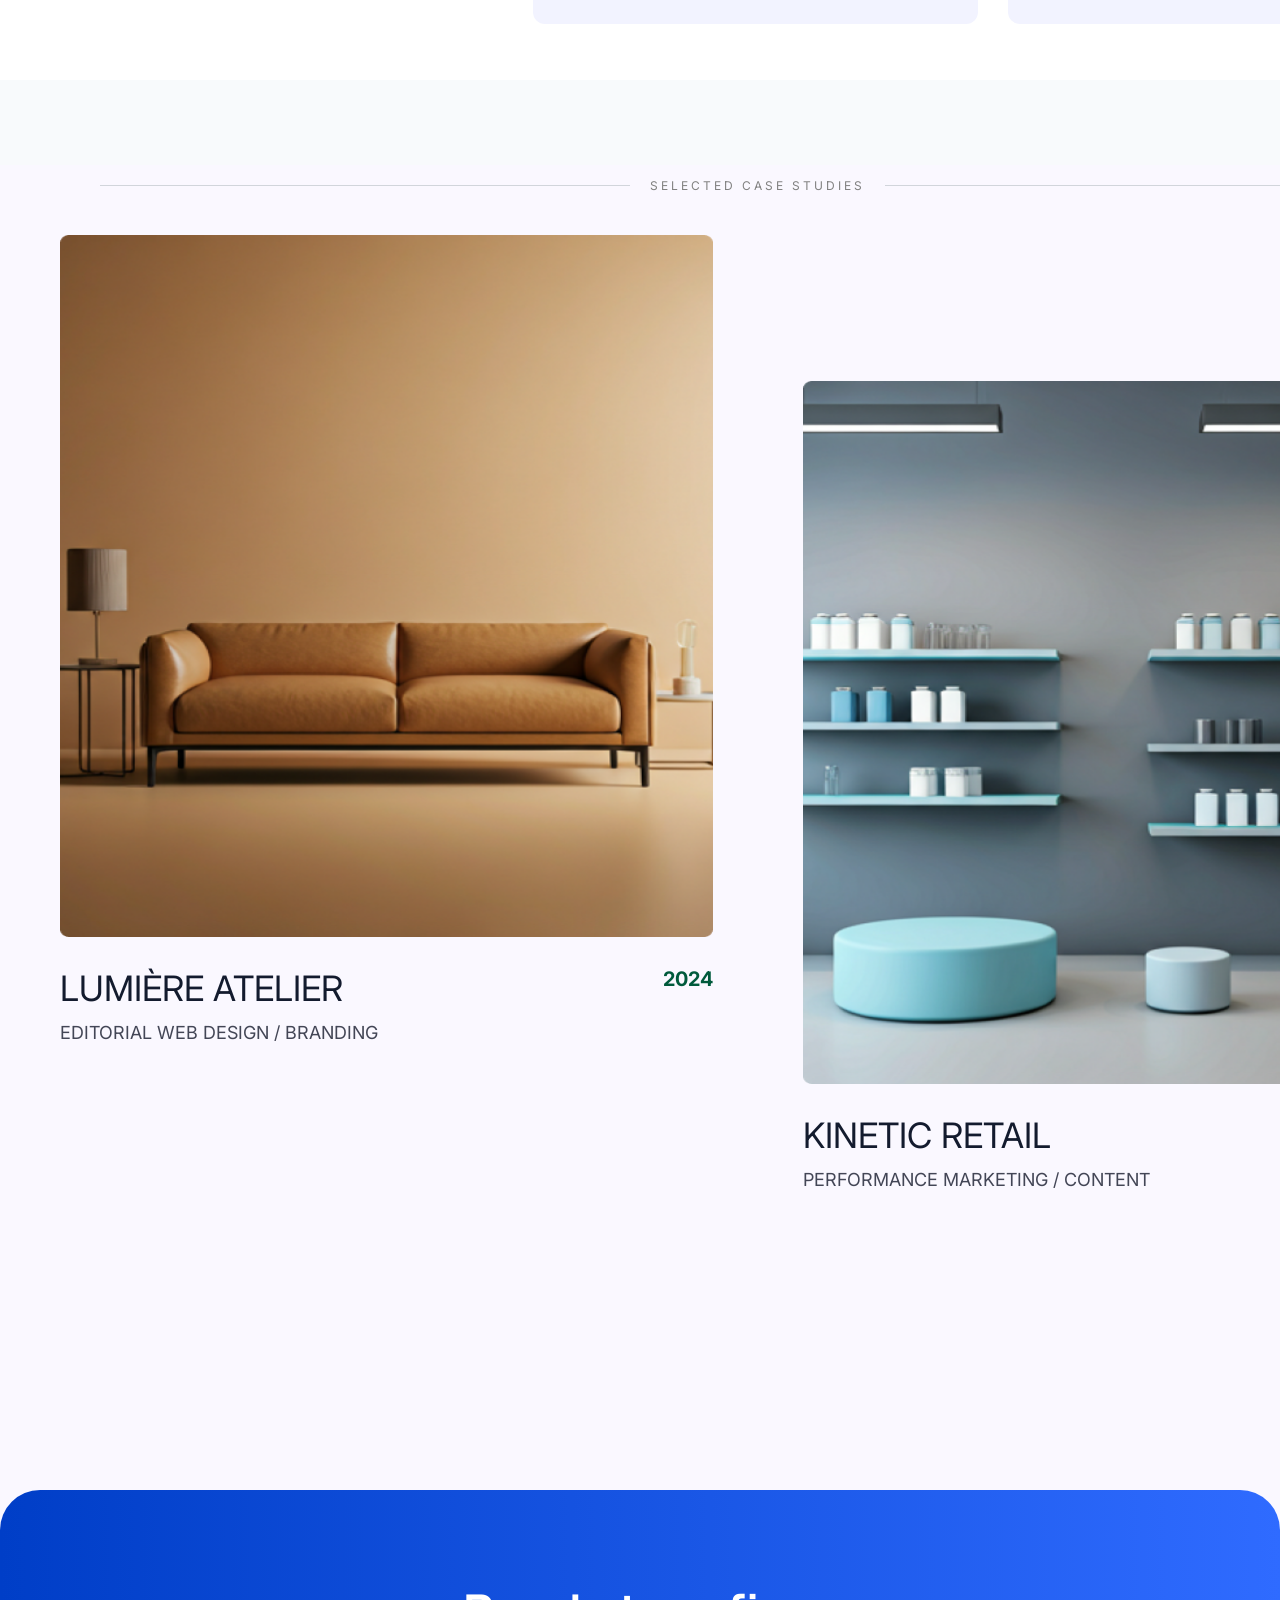
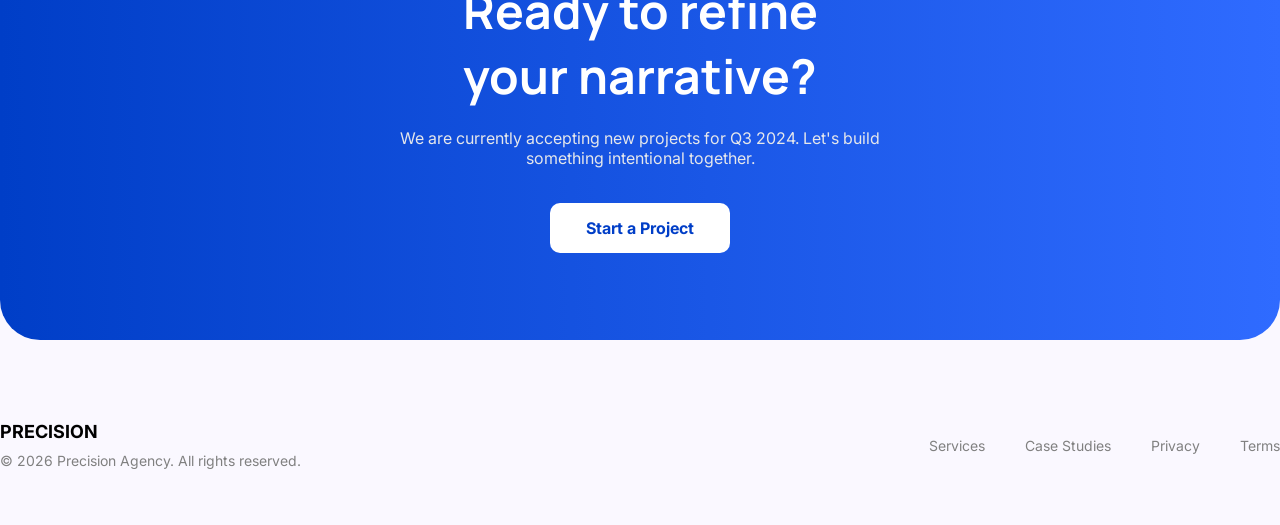
==== commit 3ebf38ed: "Change 'Start a Project' div to link" ====
--- a/index.html
+++ b/index.html
@@ -20,8 +20,8 @@
                 <div><a href="contact.html">Contact</a></div>
             </div>
             <div class="btn1">
-                Start a Project
-            </div>
+    <a href="contact.html" style="color:white; text-decoration:none;">Start a Project</a>
+</div>
         </div>
     </nav>
     <section class="hero">
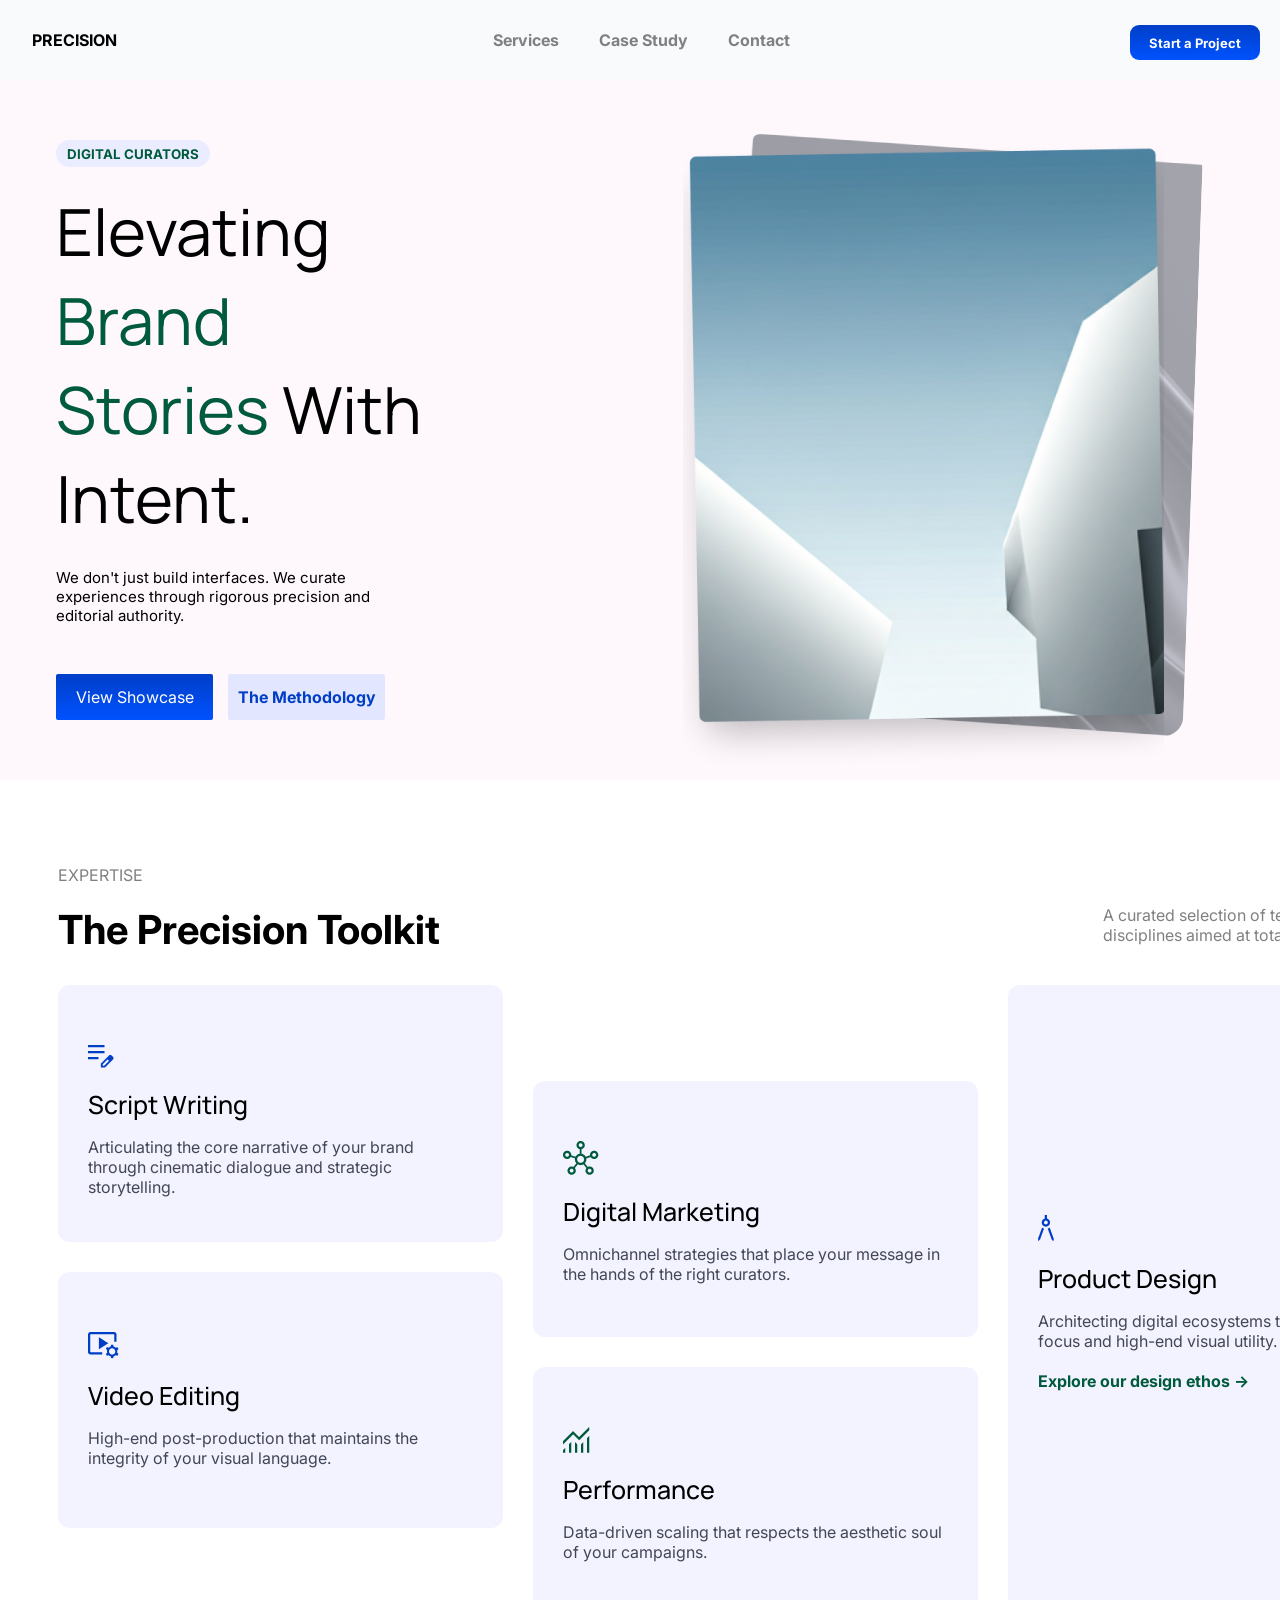
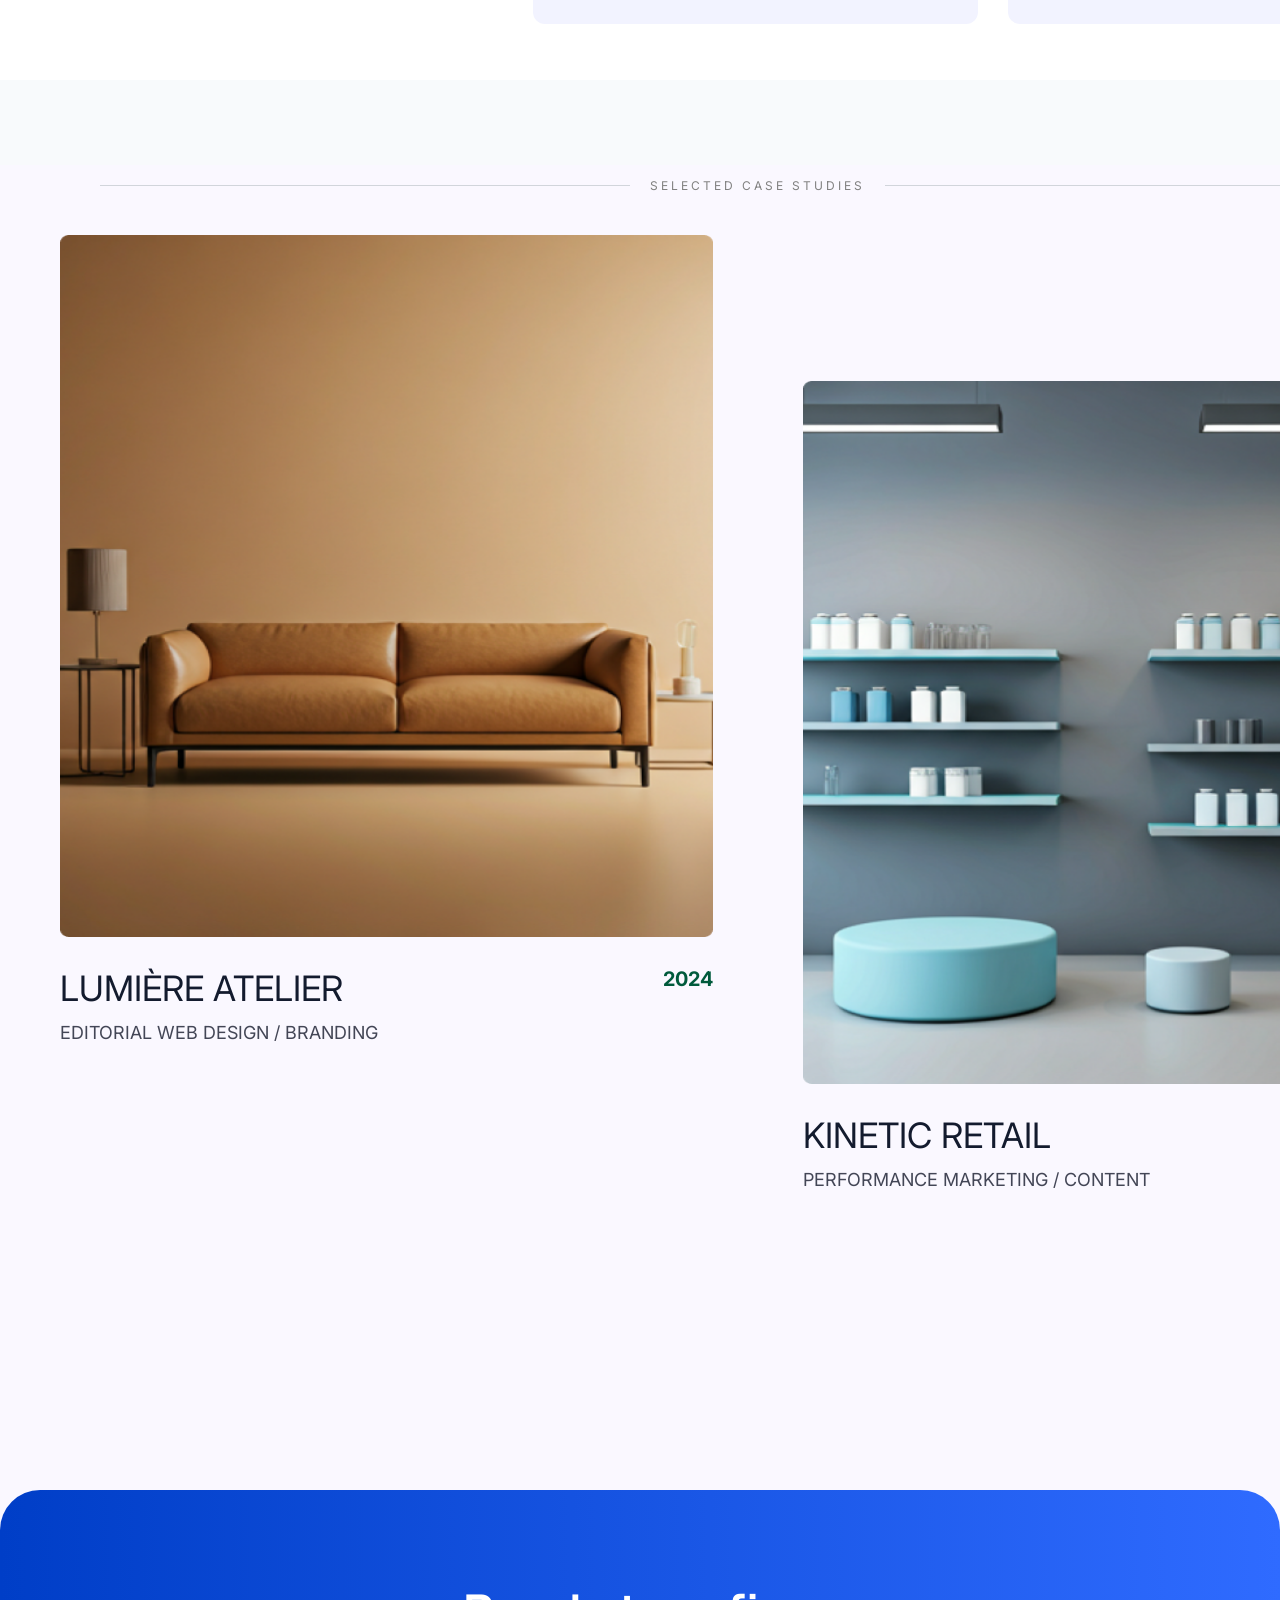
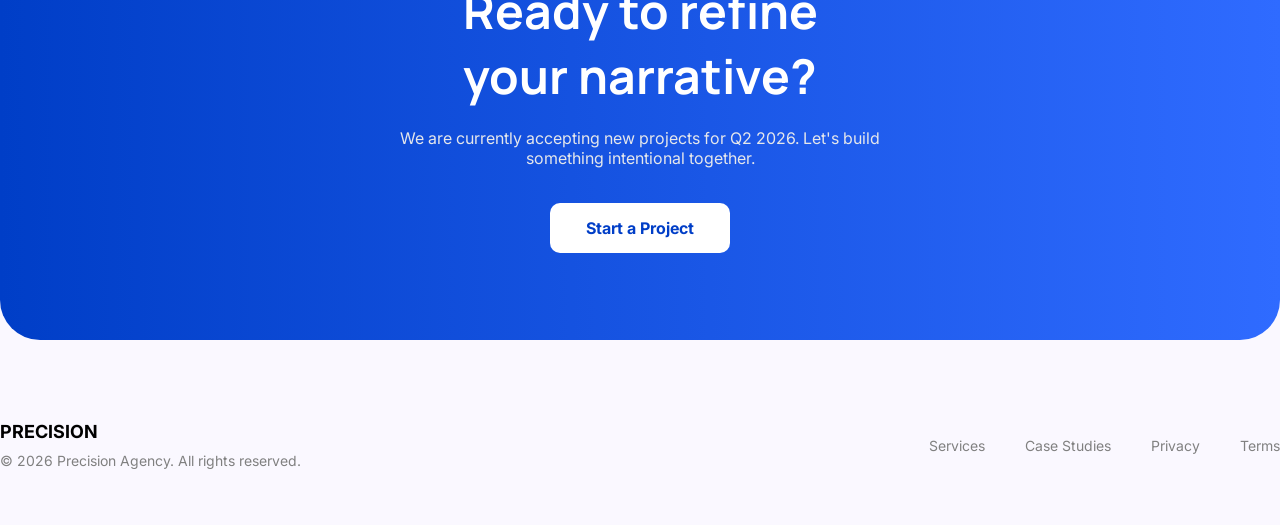
==== commit ee10c875: "Update index.html" ====
--- a/index.html
+++ b/index.html
@@ -154,7 +154,7 @@
                         your narrative?
                     </div>
                     <div class="ctatext">
-                        We are currently accepting new projects for Q3 2024.
+                        We are currently accepting new projects for Q2 2026.
                         Let's build something intentional together.
                     </div>
                     <div class="ctabtn">
--- a/style.css
+++ b/style.css
@@ -159,6 +159,9 @@
 #edit {
     color: #005A3C;
 }
+#edit-stories {
+    color: #005A3C;
+}
 
 .bottom {
     height: 66px;
